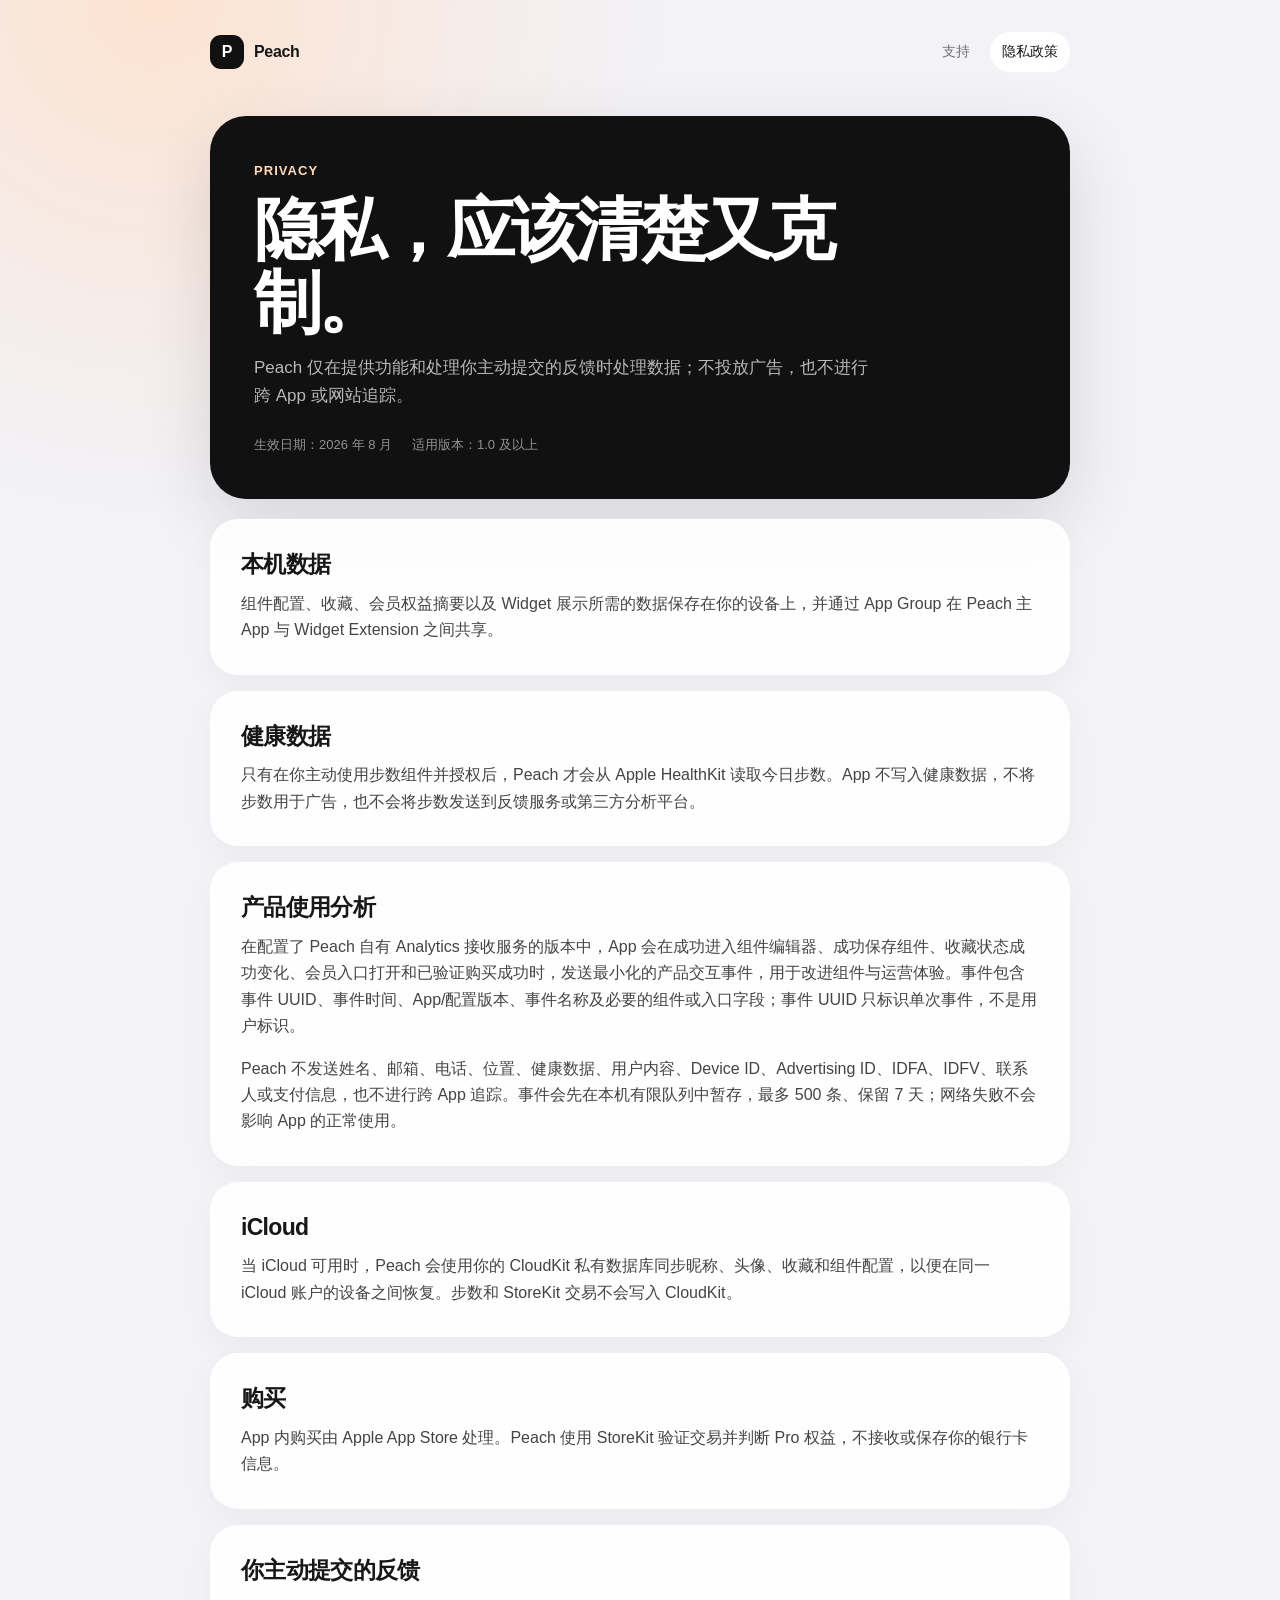
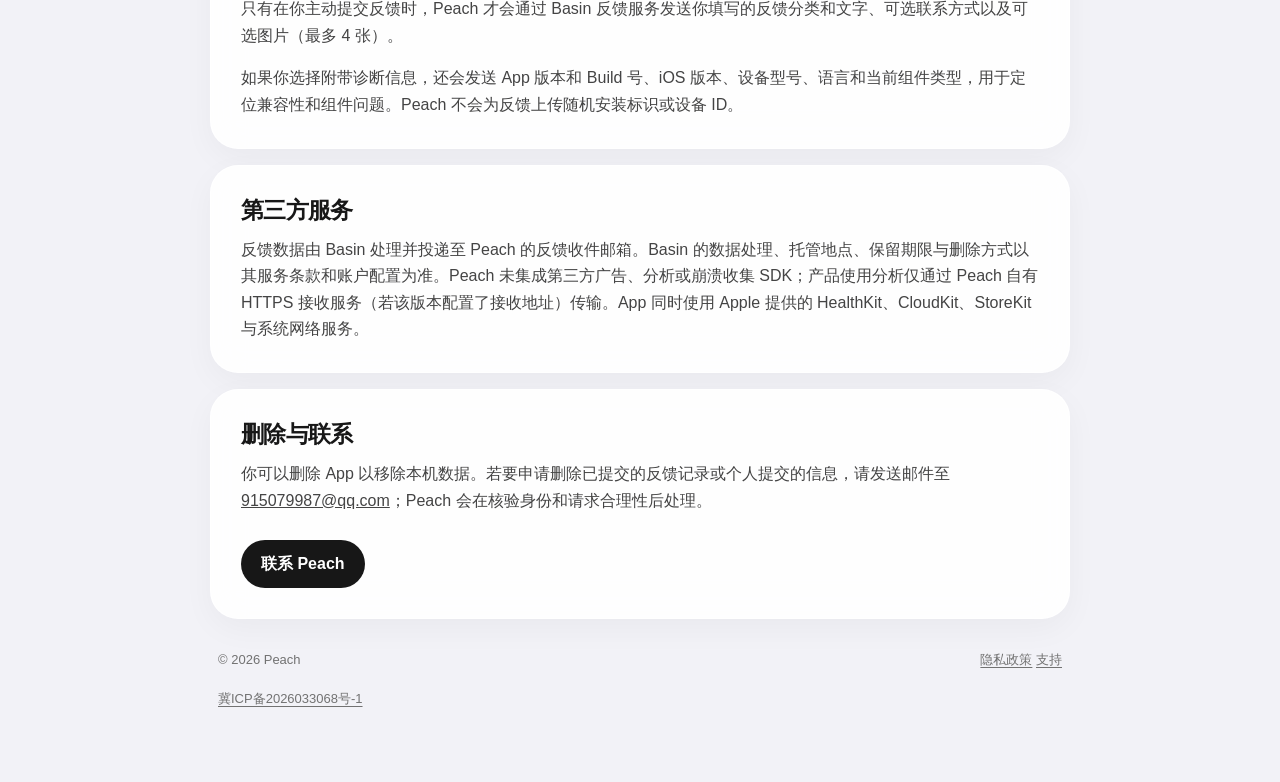
==== privacy/index.html @ a4e68fcb "chore(web): finalize Peach ICP website compliance New independent Peach official site on peachwidget" ====
<!doctype html>
<html lang="zh-CN">
  <head>
    <meta charset="utf-8" />
    <meta name="viewport" content="width=device-width, initial-scale=1" />
    <meta name="description" content="Peach App 隐私政策" />
    <link rel="canonical" href="https://peachwidgets.site/privacy/" />
    <title>Peach 隐私政策</title>
    <link rel="stylesheet" href="../styles.css" />
  </head>
  <body>
    <main class="shell">
      <nav class="nav" aria-label="Peach 页面导航">
        <a class="brand" href="../">
          <span class="brand-mark" aria-hidden="true">P</span>
          <span>Peach</span>
        </a>
        <div class="nav-links">
          <a href="../support/">支持</a>
          <a href="./" aria-current="page">隐私政策</a>
        </div>
      </nav>

      <header class="hero">
        <p class="eyebrow">Privacy</p>
        <h1>隐私，应该清楚又克制。</h1>
        <p class="hero-copy">
          Peach 仅在提供功能和处理你主动提交的反馈时处理数据；不投放广告，也不进行跨 App 或网站追踪。
        </p>
        <div class="meta">
          <span>生效日期：2026 年 8 月</span>
          <span>适用版本：1.0 及以上</span>
        </div>
      </header>

      <section class="content">
        <article class="card">
          <h2>本机数据</h2>
          <p>
            组件配置、收藏、会员权益摘要以及 Widget 展示所需的数据保存在你的设备上，并通过 App Group 在 Peach 主 App 与 Widget Extension 之间共享。
          </p>
        </article>

        <article class="card">
          <h2>健康数据</h2>
          <p>
            只有在你主动使用步数组件并授权后，Peach 才会从 Apple HealthKit 读取今日步数。App 不写入健康数据，不将步数用于广告，也不会将步数发送到反馈服务或第三方分析平台。
          </p>
        </article>

        <article class="card">
          <h2>产品使用分析</h2>
          <p>
            在配置了 Peach 自有 Analytics 接收服务的版本中，App 会在成功进入组件编辑器、成功保存组件、收藏状态成功变化、会员入口打开和已验证购买成功时，发送最小化的产品交互事件，用于改进组件与运营体验。事件包含事件 UUID、事件时间、App/配置版本、事件名称及必要的组件或入口字段；事件 UUID 只标识单次事件，不是用户标识。
          </p>
          <p>
            Peach 不发送姓名、邮箱、电话、位置、健康数据、用户内容、Device ID、Advertising ID、IDFA、IDFV、联系人或支付信息，也不进行跨 App 追踪。事件会先在本机有限队列中暂存，最多 500 条、保留 7 天；网络失败不会影响 App 的正常使用。
          </p>
        </article>

        <article class="card">
          <h2>iCloud</h2>
          <p>
            当 iCloud 可用时，Peach 会使用你的 CloudKit 私有数据库同步昵称、头像、收藏和组件配置，以便在同一 iCloud 账户的设备之间恢复。步数和 StoreKit 交易不会写入 CloudKit。
          </p>
        </article>

        <article class="card">
          <h2>购买</h2>
          <p>
            App 内购买由 Apple App Store 处理。Peach 使用 StoreKit 验证交易并判断 Pro 权益，不接收或保存你的银行卡信息。
          </p>
        </article>

        <article class="card">
          <h2>你主动提交的反馈</h2>
          <p>
            只有在你主动提交反馈时，Peach 才会通过 Basin 反馈服务发送你填写的反馈分类和文字、可选联系方式以及可选图片（最多 4 张）。
          </p>
          <p>
            如果你选择附带诊断信息，还会发送 App 版本和 Build 号、iOS 版本、设备型号、语言和当前组件类型，用于定位兼容性和组件问题。Peach 不会为反馈上传随机安装标识或设备 ID。
          </p>
        </article>

        <article class="card">
          <h2>第三方服务</h2>
          <p>
            反馈数据由 Basin 处理并投递至 Peach 的反馈收件邮箱。Basin 的数据处理、托管地点、保留期限与删除方式以其服务条款和账户配置为准。Peach 未集成第三方广告、分析或崩溃收集 SDK；产品使用分析仅通过 Peach 自有 HTTPS 接收服务（若该版本配置了接收地址）传输。App 同时使用 Apple 提供的 HealthKit、CloudKit、StoreKit 与系统网络服务。
          </p>
        </article>

        <article class="card">
          <h2>删除与联系</h2>
          <p>
            你可以删除 App 以移除本机数据。若要申请删除已提交的反馈记录或个人提交的信息，请发送邮件至 <a href="mailto:915079987@qq.com">915079987@qq.com</a>；Peach 会在核验身份和请求合理性后处理。
          </p>
          <a class="button" href="mailto:915079987@qq.com">联系 Peach</a>
        </article>
      </section>

      <footer class="footer">
        <span>© 2026 Peach</span>
        <span>
          <a href="../privacy/">隐私政策</a>
          <a href="../support/">支持</a>
        </span>
        <span class="icp">
          <a
            href="https://beian.miit.gov.cn/"
            target="_blank"
            rel="noopener noreferrer"
          >冀ICP备2026033068号-1</a>
        </span>
      </footer>
    </main>
  </body>
</html>
---- styles.css ----
:root {
  color-scheme: light;
  --paper: #f2f2f7;
  --card: #ffffff;
  --ink: #171717;
  --muted: #727272;
  --line: rgba(0, 0, 0, 0.09);
  --blue: #0878f9;
  --peach: #ffdfc8;
  --radius: 28px;
}
* {
  box-sizing: border-box;
}

html {
  scroll-behavior: smooth;
}

body {
  margin: 0;
  background:
    radial-gradient(circle at 12% 0%, rgba(255, 223, 200, 0.8), transparent 32rem),
    var(--paper);
  color: var(--ink);
  font-family: -apple-system, BlinkMacSystemFont, "SF Pro Display", "PingFang SC",
    "Helvetica Neue", sans-serif;
  line-height: 1.65;
  -webkit-font-smoothing: antialiased;
}

a {
  color: inherit;
}

.shell {
  width: min(860px, calc(100% - 32px));
  margin: 0 auto;
  padding: 24px 0 72px;
}

.nav {
  display: flex;
  align-items: center;
  justify-content: space-between;
  min-height: 56px;
  margin-bottom: 36px;
}

.brand {
  display: inline-flex;
  align-items: center;
  gap: 10px;
  text-decoration: none;
  font-size: 16px;
  font-weight: 700;
  letter-spacing: -0.02em;
}

.brand-mark {
  display: grid;
  width: 34px;
  height: 34px;
  place-items: center;
  border-radius: 11px;
  background: #111;
  color: white;
  font-size: 16px;
}

.nav-links {
  display: flex;
  gap: 8px;
}

.nav-links a {
  padding: 8px 12px;
  border-radius: 999px;
  color: var(--muted);
  text-decoration: none;
  font-size: 14px;
}

.nav-links a[aria-current="page"],
.nav-links a:hover {
  background: var(--card);
  color: var(--ink);
}

.hero {
  padding: 44px;
  overflow: hidden;
  border-radius: 36px;
  background: #111;
  color: white;
  box-shadow: 0 24px 70px rgba(0, 0, 0, 0.12);
}

.eyebrow {
  margin: 0 0 12px;
  color: #ffd9bc;
  font-size: 13px;
  font-weight: 700;
  letter-spacing: 0.08em;
  text-transform: uppercase;
}

h1,
h2,
h3,
p {
  margin-top: 0;
}

h1 {
  max-width: 690px;
  margin-bottom: 16px;
  font-size: clamp(38px, 7vw, 68px);
  line-height: 1.06;
  letter-spacing: -0.055em;
}

.hero-copy {
  max-width: 620px;
  margin-bottom: 0;
  color: rgba(255, 255, 255, 0.7);
  font-size: 17px;
}

.meta {
  display: flex;
  flex-wrap: wrap;
  gap: 10px 20px;
  margin-top: 24px;
  color: rgba(255, 255, 255, 0.54);
  font-size: 13px;
}

.content {
  display: grid;
  gap: 16px;
  margin-top: 20px;
}

.card {
  padding: 30px;
  border: 1px solid rgba(255, 255, 255, 0.8);
  border-radius: var(--radius);
  background: rgba(255, 255, 255, 0.88);
  box-shadow: 0 10px 32px rgba(24, 24, 27, 0.04);
  backdrop-filter: blur(16px);
}

.card h2 {
  margin-bottom: 12px;
  font-size: 23px;
  line-height: 1.25;
  letter-spacing: -0.03em;
}

.card h3 {
  margin: 24px 0 8px;
  font-size: 16px;
}

.card p:last-child,
.card ul:last-child,
.card ol:last-child {
  margin-bottom: 0;
}

.card p,
.card li {
  color: #444;
}

.card ul,
.card ol {
  margin: 10px 0 0;
  padding-left: 1.25em;
}

.card li + li {
  margin-top: 7px;
}

.callout {
  border-color: transparent;
  background: var(--peach);
}

.button {
  display: inline-flex;
  min-height: 48px;
  align-items: center;
  justify-content: center;
  margin-top: 10px;
  padding: 0 20px;
  border-radius: 999px;
  background: var(--ink);
  color: white;
  text-decoration: none;
  font-weight: 650;
}

.footer {
  display: flex;
  flex-wrap: wrap;
  justify-content: space-between;
  gap: 12px 24px;
  padding: 30px 8px 0;
  color: var(--muted);
  font-size: 13px;
}

.footer a {
  text-underline-offset: 3px;
}

.footer .icp {
  width: 100%;
  margin-top: 6px;
  color: var(--muted);
}

@media (max-width: 640px) {
  .shell {
    width: min(100% - 24px, 860px);
    padding-top: 12px;
  }

  .nav {
    align-items: flex-start;
    margin-bottom: 20px;
  }

  .nav-links {
    flex-direction: column;
    align-items: flex-end;
  }

  .nav-links a {
    padding: 4px 8px;
  }

  .hero {
    padding: 32px 24px;
    border-radius: 30px;
  }

  .card {
    padding: 24px;
    border-radius: 24px;
  }

  .footer {
    flex-direction: column;
  }
}
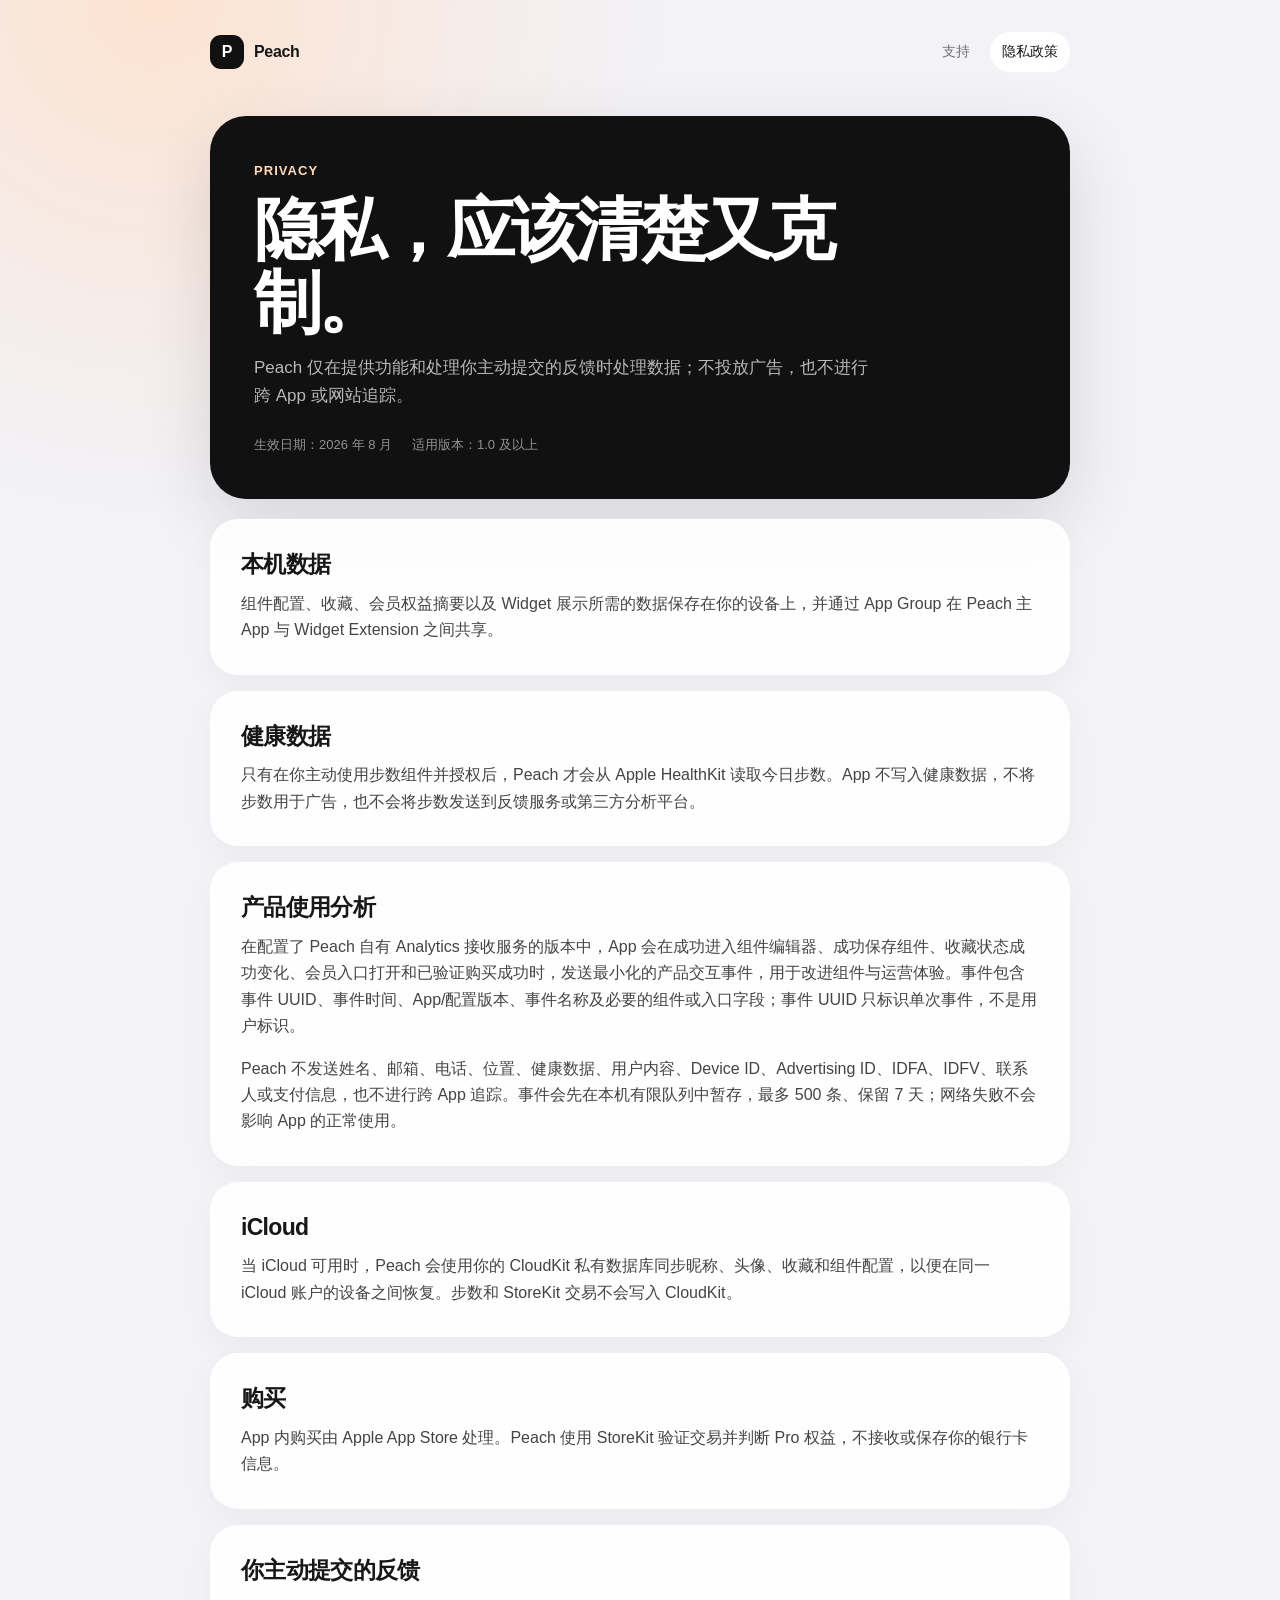
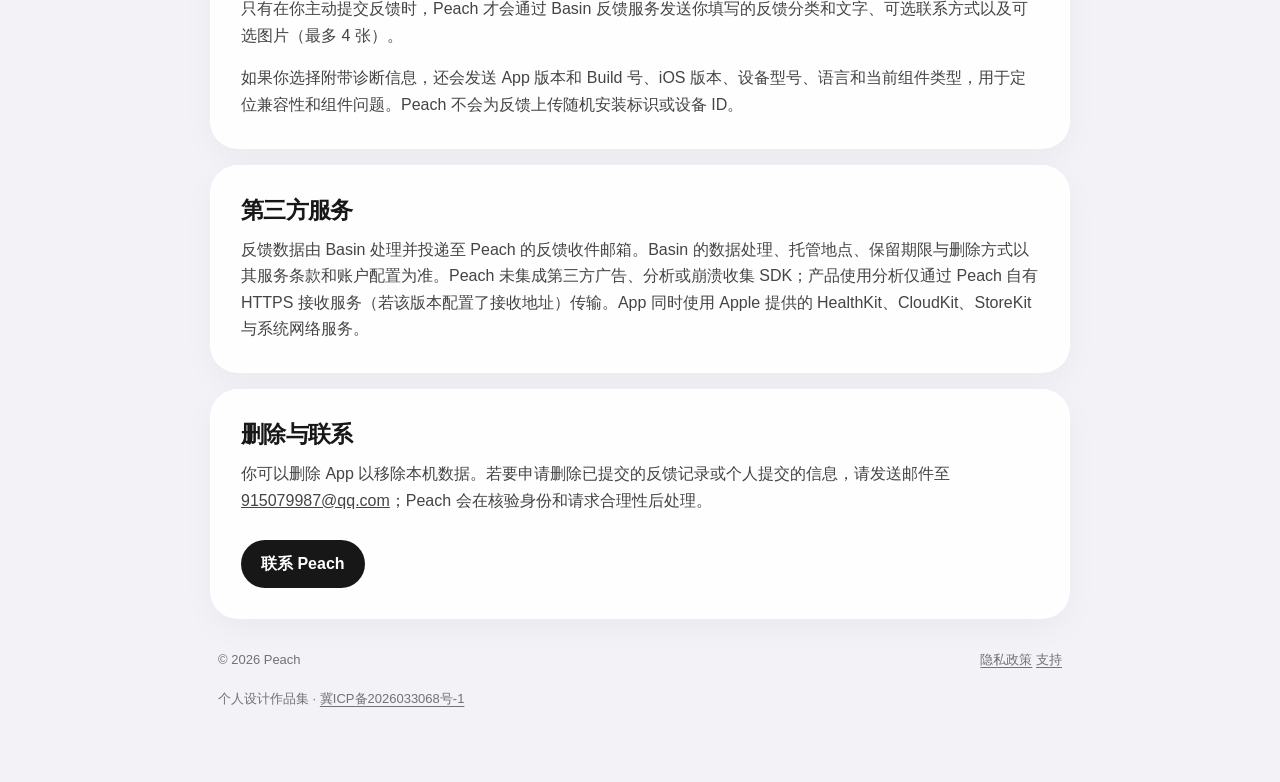
==== commit a1b3a63a: "chore(web): align Peach site with ICP service name - Titles now include 设计作品集 (site aligned with ICP" ====
--- a/privacy/index.html
+++ b/privacy/index.html
@@ -3,9 +3,18 @@
   <head>
     <meta charset="utf-8" />
     <meta name="viewport" content="width=device-width, initial-scale=1" />
-    <meta name="description" content="Peach App 隐私政策" />
+    <meta name="description" content="Peach Widgets App 隐私政策" />
     <link rel="canonical" href="https://peachwidgets.site/privacy/" />
-    <title>Peach 隐私政策</title>
+    <meta name="theme-color" content="#f2f2f7" />
+    <link
+      rel="icon"
+      href="data:image/svg+xml,%3Csvg xmlns='http://www.w3.org/2000/svg' viewBox='0 0 32 32'%3E%3Crect width='32' height='32' rx='9' fill='%23111'/%3E%3Ctext x='16' y='22' font-family='-apple-system,sans-serif' font-size='18' font-weight='700' text-anchor='middle' fill='white'%3EP%3C/text%3E%3C/svg%3E"
+    />
+    <meta property="og:type" content="website" />
+    <meta property="og:url" content="https://peachwidgets.site/privacy/" />
+    <meta property="og:title" content="隐私政策｜设计作品集｜Peach Widgets" />
+    <meta property="og:description" content="Peach Widgets App 隐私政策" />
+    <title>隐私政策｜设计作品集｜Peach Widgets</title>
     <link rel="stylesheet" href="../styles.css" />
   </head>
   <body>
@@ -105,6 +114,7 @@
           <a href="../support/">支持</a>
         </span>
         <span class="icp">
+          个人设计作品集 ·
           <a
             href="https://beian.miit.gov.cn/"
             target="_blank"
--- a/styles.css
+++ b/styles.css
@@ -133,6 +133,12 @@
   gap: 10px 20px;
   margin-top: 24px;
   color: rgba(255, 255, 255, 0.54);
+  font-size: 13px;
+}
+
+.site-note {
+  margin: 18px 0 0;
+  color: var(--muted);
   font-size: 13px;
 }
 
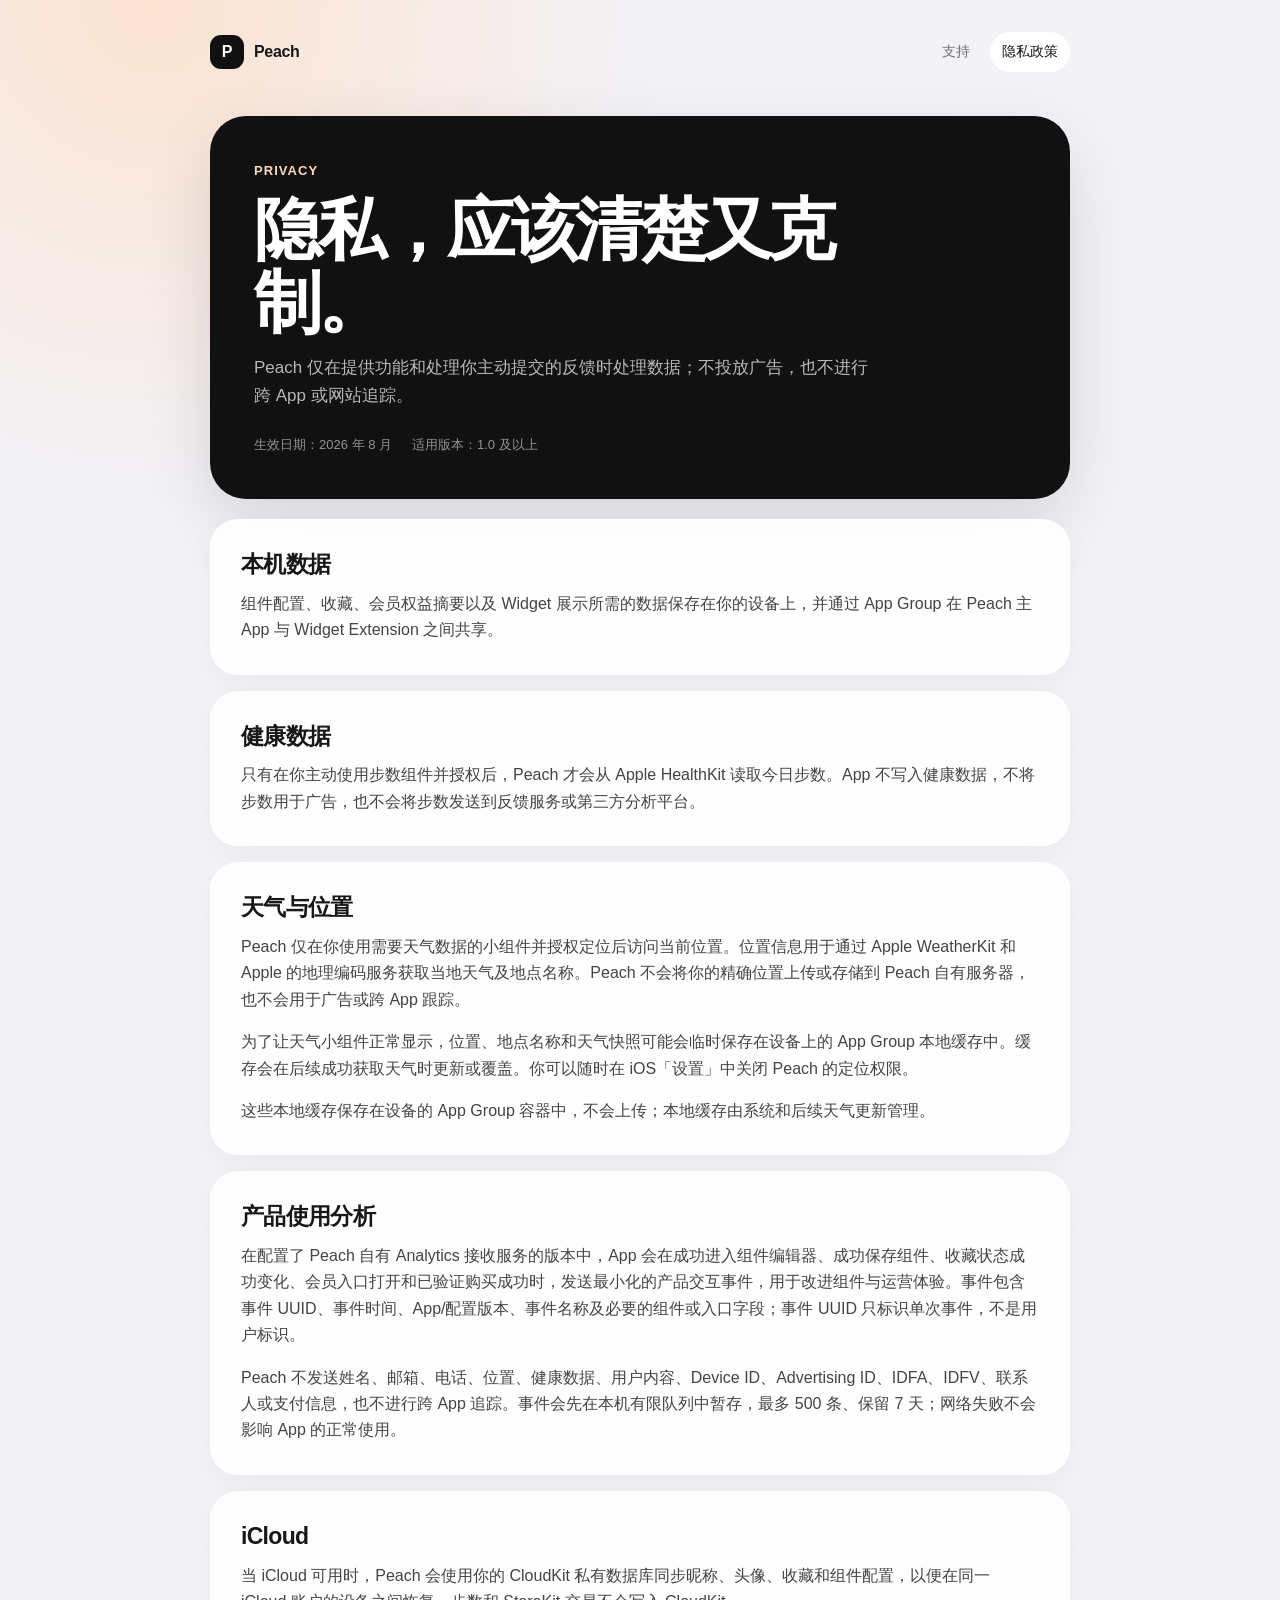
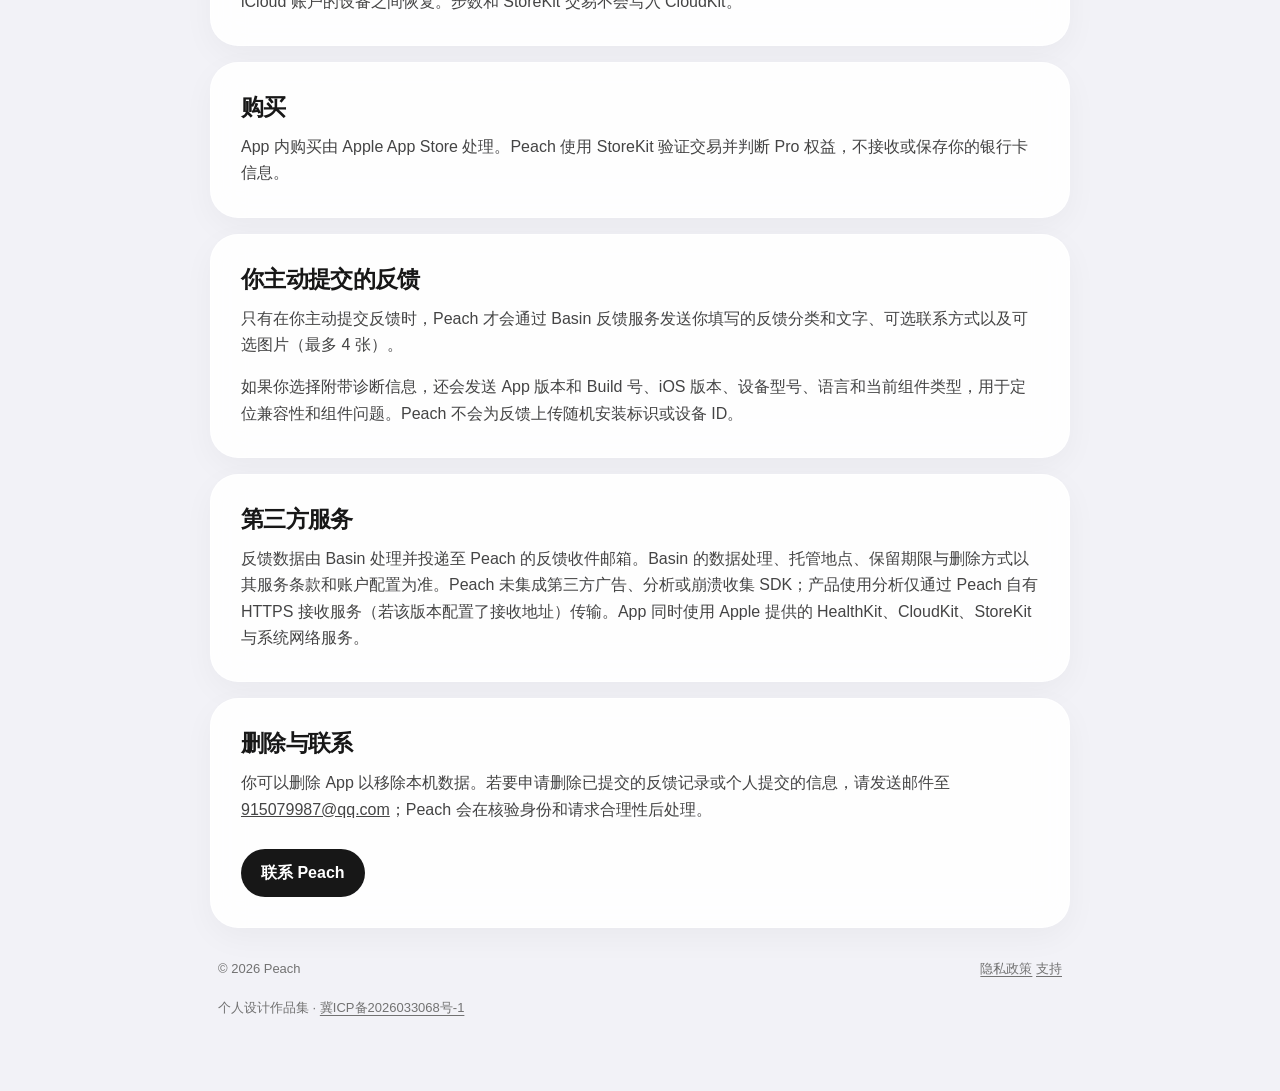
==== commit efaefdb8: "chore(web): add weather and location section to privacy policy" ====
--- a/privacy/index.html
+++ b/privacy/index.html
@@ -54,6 +54,19 @@
           <h2>健康数据</h2>
           <p>
             只有在你主动使用步数组件并授权后，Peach 才会从 Apple HealthKit 读取今日步数。App 不写入健康数据，不将步数用于广告，也不会将步数发送到反馈服务或第三方分析平台。
+          </p>
+        </article>
+
+        <article class="card">
+          <h2>天气与位置</h2>
+          <p>
+            Peach 仅在你使用需要天气数据的小组件并授权定位后访问当前位置。位置信息用于通过 Apple WeatherKit 和 Apple 的地理编码服务获取当地天气及地点名称。Peach 不会将你的精确位置上传或存储到 Peach 自有服务器，也不会用于广告或跨 App 跟踪。
+          </p>
+          <p>
+            为了让天气小组件正常显示，位置、地点名称和天气快照可能会临时保存在设备上的 App Group 本地缓存中。缓存会在后续成功获取天气时更新或覆盖。你可以随时在 iOS「设置」中关闭 Peach 的定位权限。
+          </p>
+          <p>
+            这些本地缓存保存在设备的 App Group 容器中，不会上传；本地缓存由系统和后续天气更新管理。
           </p>
         </article>
 
